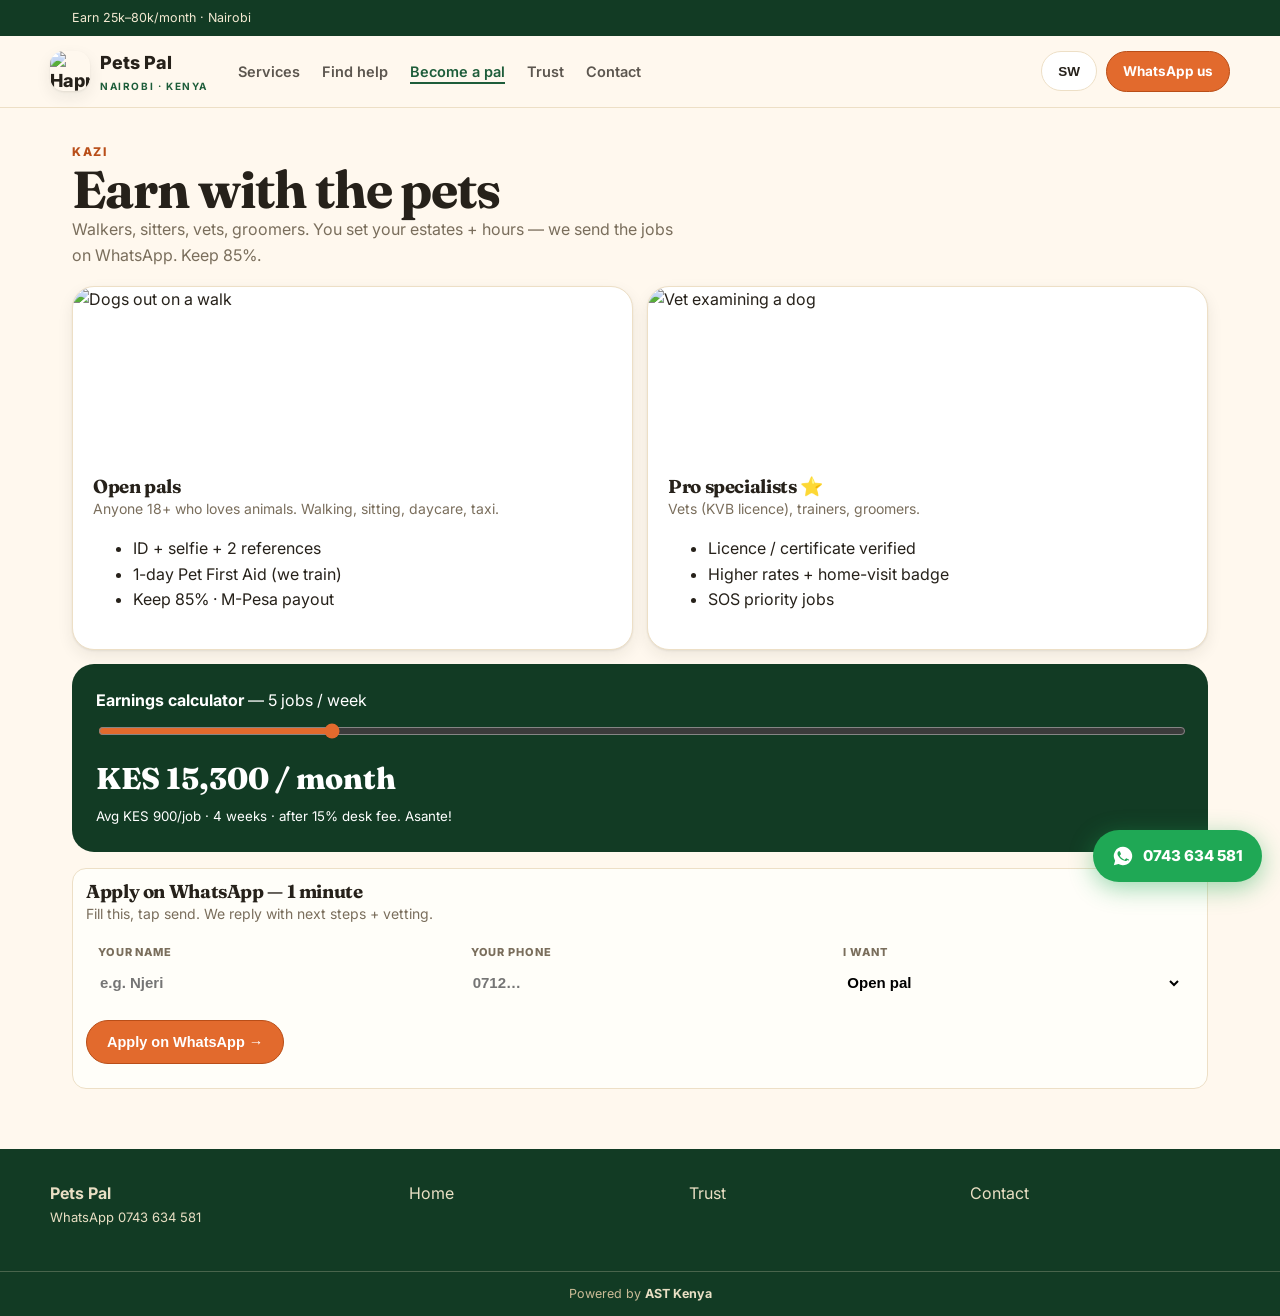
==== become.html @ 9b77b567 "Pets Pal KE brochure site: 8 pages, WhatsApp booking, photo-first design" ====
<!doctype html><html lang="en"><head><meta charset="utf-8"><meta name="viewport" content="width=device-width,initial-scale=1">
<title>Become a pal — Pets Pal Nairobi</title><meta name="description" content="Earn walking, sitting and caring for pets in Nairobi. Apply on WhatsApp."><link rel="stylesheet" href="styles.css">
<link href="https://fonts.googleapis.com/css2?family=Fraunces:opsz,wght@9..144,500;9..144,700&family=IBM+Plex+Mono:wght@400;700&family=Inter:wght@400;600;700;800&display=swap" rel="stylesheet"></head>
<body>
<div class="topbar"><div class="wrap"><span>Earn 25k–80k/month · Nairobi</span><span><span id="apiStatus">● checking…</span></span></div></div>
<header class="site"><div class="wrap nav">
<a class="logo" href="index.html"><span class="mark"><img src="https://images.unsplash.com/photo-1543466835-00a7907e9de1?auto=format&fit=crop&w=160&q=60" alt="Happy dog"></span><span>Pets Pal<small>NAIROBI · KENYA</small></span></a>
<nav class="nav-links" id="navLinks"><a href="services.html">Services</a><a href="find-help.html">Find help</a><a href="become.html">Become a pal</a><a href="trust.html">Trust</a><a href="contact.html">Contact</a></nav>
<div class="nav-cta"><button class="btn small light" id="langBtn">SW</button><a class="btn small primary" href="book.html">WhatsApp us</a><button class="btn small light mobile-toggle" id="menuBtn">☰</button></div></div></header>
<main class="wrap">
<section><div class="kicker">KAZI</div>
<h1 style="font-size:clamp(34px,4.5vw,52px)">Earn with the pets</h1>
<p style="color:var(--muted);max-width:620px">Walkers, sitters, vets, groomers. You set your estates + hours — we send the jobs on WhatsApp. Keep 85%.</p>
<div class="tiers" style="margin-top:18px">
<div class="tier"><img src="https://images.unsplash.com/photo-1548199973-03cce0bbc87b?auto=format&fit=crop&w=800&q=65" alt="Dogs out on a walk" loading="lazy"><div class="bd"><h3>Open pals</h3><p style="font-size:14px;color:var(--muted)">Anyone 18+ who loves animals. Walking, sitting, daycare, taxi.</p><ul><li>ID + selfie + 2 references</li><li>1-day Pet First Aid (we train)</li><li>Keep 85% · M-Pesa payout</li></ul></div></div>
<div class="tier"><img src="https://images.unsplash.com/photo-1576201836106-db1758fd1c97?auto=format&fit=crop&w=800&q=65" alt="Vet examining a dog" loading="lazy"><div class="bd"><h3>Pro specialists ⭐</h3><p style="font-size:14px;color:var(--muted)">Vets (KVB licence), trainers, groomers.</p><ul><li>Licence / certificate verified</li><li>Higher rates + home-visit badge</li><li>SOS priority jobs</li></ul></div></div>
</div>
<div class="calc"><label for="jobsRange"><strong>Earnings calculator</strong> — <span id="jobsLabel">5 jobs / week</span></label><input type="range" id="jobsRange" min="1" max="20" value="5"><output id="earnOut">KES 15,300 / month</output><br><small>Avg KES 900/job · 4 weeks · after 15% desk fee. Asante!</small></div>
<div class="booking" style="margin-top:16px"><h3>Apply on WhatsApp — 1 minute</h3>
<p style="font-size:14px;color:var(--muted)">Fill this, tap send. We reply with next steps + vetting.</p>
<div class="search-grid" style="display:grid;grid-template-columns:1fr 1fr 1fr;gap:10px">
<div class="field"><label for="aName">Your name</label><input id="aName" placeholder="e.g. Njeri"></div>
<div class="field"><label for="aPhone">Your phone</label><input id="aPhone" placeholder="0712…"></div>
<div class="field"><label for="aRole">I want</label><select id="aRole"><option value="pal">Open pal</option><option value="pro">Pro specialist</option></select></div>
</div>
<button class="btn primary" id="applyBtn" style="margin-top:12px">Apply on WhatsApp →</button>
<p id="applyOut" role="status" style="font-size:14px"></p></div>
</section>
</main>
<footer><div class="wrap foot-grid"><div><strong>Pets Pal</strong><p style="font-size:13px">WhatsApp 0743 634 581</p></div><div><a href="index.html">Home</a></div><div><a href="trust.html">Trust</a></div><div><a href="contact.html">Contact</a></div></div></footer>
<script src="app.js"></script></body></html>
---- styles.css ----
/* Pets Pal v4 — warm, photo-first, pet-led. Cream + forest + terracotta, one accent, real photos. */
:root{
  --bg:#FFF8EE; --card:#FFFFFF; --ink:#26211A; --muted:#7A6E5C;
  --line:#EDDFC6; --green:#1E5D3A; --green-deep:#123B24; --terra:#E26A2D; --terra-deep:#B94E18;
  --gold:#C99A2B; --soft:#FBF1DE;
  --r:18px; --r-lg:26px;
  --sh:0 1px 2px rgba(38,33,26,.06),0 12px 32px rgba(38,33,26,.10);
  --sh-sm:0 1px 2px rgba(38,33,26,.08),0 6px 16px rgba(38,33,26,.08);
  --font-head:"Fraunces",Georgia,serif; --font-body:"Inter",system-ui,sans-serif;
  --font-mono:"IBM Plex Mono",ui-monospace,Menlo,monospace;
}
*{box-sizing:border-box}
html{-webkit-font-smoothing:antialiased;scroll-behavior:smooth}
body{margin:0;font-family:var(--font-body);background:var(--bg);color:var(--ink);font-size:16px;line-height:1.6}
img{display:block;max-width:100%}
h1,h2,h3{font-family:var(--font-head);letter-spacing:-.02em;line-height:1.08;margin:0;text-wrap:balance}
p{margin:0 0 .7rem;text-wrap:pretty}
a{color:inherit}
:focus-visible{outline:3px solid var(--terra);outline-offset:2px;border-radius:8px}
.wrap{max-width:1180px;margin:0 auto;padding:0 22px}
.topbar{background:var(--green-deep);color:#F3E9D2;font-size:12.5px}
.topbar .wrap{display:flex;justify-content:space-between;gap:10px;padding:8px 22px}
header.site{position:sticky;top:0;z-index:40;background:rgba(255,248,238,.92);backdrop-filter:blur(12px);border-bottom:1px solid var(--line)}
.nav{display:flex;align-items:center;gap:20px;padding:13px 0}
.logo{display:flex;align-items:center;gap:10px;text-decoration:none;font-weight:800;font-size:18px}
.logo .mark{width:40px;height:40px;border-radius:14px;overflow:hidden;box-shadow:var(--sh-sm)}
.logo .mark img{width:100%;height:100%;object-fit:cover}
.logo small{display:block;font-size:10px;letter-spacing:.16em;color:var(--green);font-weight:700}
.nav-links{display:flex;gap:18px;margin-left:8px}
.nav-links a{text-decoration:none;font-size:14.5px;font-weight:600;opacity:.75;padding:10px 2px;min-height:44px;display:inline-flex;align-items:center}
.nav-links a:hover,.nav-links a.on{opacity:1;color:var(--green);text-decoration:underline;text-underline-offset:5px;text-decoration-thickness:2px}
.nav-cta{margin-left:auto;display:flex;gap:9px;align-items:center}
.btn{appearance:none;border:1px solid var(--ink);background:var(--ink);color:#fff;padding:12px 20px;border-radius:999px;font-weight:700;font-size:14.5px;cursor:pointer;text-decoration:none;display:inline-flex;align-items:center;gap:8px;min-height:44px;transition-property:transform,box-shadow,background-color;transition-duration:150ms}
.btn:hover{transform:translateY(-1px);box-shadow:var(--sh-sm)}
.btn:active{transform:scale(.97)}
.btn.primary{background:var(--terra);border-color:var(--terra-deep)}
.btn.green{background:var(--green);border-color:var(--green-deep)}
.btn.light{background:var(--card);color:var(--ink);border-color:var(--line)}
.btn.small{padding:9px 16px;font-size:13.5px;min-height:40px}
/* HERO */
.hero{display:grid;grid-template-columns:1fr 1fr;gap:38px;padding:46px 0 8px;align-items:center}
.eyebrow{display:inline-flex;align-items:center;gap:8px;background:#fff;border:1px solid var(--line);border-radius:999px;padding:7px 13px;font-size:12.5px;font-weight:700;color:var(--green-deep);box-shadow:var(--sh-sm)}
.hero h1{font-size:clamp(38px,5vw,60px);margin:14px 0 10px}
.hero h1 em{font-style:italic;color:var(--green)}
.hero-sub{font-size:17.5px;color:#4A4234;max-width:540px}
.search{background:var(--card);border:1px solid var(--line);border-radius:20px;box-shadow:var(--sh);padding:8px;margin-top:18px}
.search-grid{display:grid;grid-template-columns:1.3fr 1fr 1fr auto;gap:8px;align-items:end}
.field{padding:8px 12px}
.field label{display:block;font-size:11px;font-weight:800;letter-spacing:.08em;text-transform:uppercase;color:var(--muted);margin-bottom:4px}
.field select,.field input{width:100%;border:0;background:transparent;font-size:15px;font-weight:600;min-height:34px}
.trust{display:flex;align-items:center;gap:12px;margin-top:14px;flex-wrap:wrap}
.faces{display:flex}
.faces img,.faces span{width:34px;height:34px;border-radius:50%;border:2px solid #fff;object-fit:cover;margin-left:-9px;box-shadow:var(--sh-sm)}
.faces img:first-child,.faces span:first-child{margin-left:0}
.faces span{background:var(--green);color:#fff;font-size:11px;font-weight:800;display:grid;place-items:center}
/* photo collage */
.collage{position:relative}
.collage .main{border-radius:var(--r-lg);overflow:hidden;box-shadow:var(--sh);border:6px solid #fff}
.collage .main img{width:100%;height:480px;object-fit:cover}
.float{position:absolute;background:#fff;border:1px solid var(--line);border-radius:16px;box-shadow:var(--sh);padding:10px 13px;display:flex;gap:10px;align-items:center;font-size:13px}
.float b{display:block;font-size:13.5px}
.float small{color:var(--muted)}
.float.f1{left:-18px;top:40px}
.float.f2{right:-12px;bottom:90px}
.float .dot{width:38px;height:38px;border-radius:12px;display:grid;place-items:center;font-size:19px;color:#fff;flex:none}
.thumbs{display:flex;gap:8px;margin-top:10px}
.thumbs img{width:88px;height:66px;object-fit:cover;border-radius:12px;border:3px solid #fff;box-shadow:var(--sh-sm)}
/* sections */
section{padding:34px 0}
.sec-head{display:flex;justify-content:space-between;align-items:end;gap:14px;margin-bottom:18px}
.sec-head h2{font-size:clamp(27px,3.4vw,37px)}
.sec-head p{color:var(--muted);margin:6px 0 0;max-width:600px}
.kicker{font-size:12px;font-weight:800;letter-spacing:.14em;color:var(--terra-deep);text-transform:uppercase}
.cards3{display:grid;grid-template-columns:repeat(3,1fr);gap:16px}
.svc{background:var(--card);border:1px solid var(--line);border-radius:22px;overflow:hidden;box-shadow:var(--sh-sm);transition-property:transform,box-shadow;transition-duration:160ms}
.svc:hover{transform:translateY(-3px);box-shadow:var(--sh)}
.svc img.ph{width:100%;height:190px;object-fit:cover}
.svc .bd{padding:16px 18px 18px}
.svc h3{font-size:20px}
.svc p{font-size:14px;color:#55493A;margin:6px 0 10px}
.svc .row{display:flex;justify-content:space-between;align-items:center}
.price{font-family:var(--font-mono);font-weight:700;font-size:14.5px}
.price small{color:var(--muted);font-weight:400}
/* how */
.how{display:grid;grid-template-columns:repeat(3,1fr);gap:16px}
.howstep{background:var(--card);border:1px solid var(--line);border-radius:20px;padding:20px;box-shadow:var(--sh-sm)}
.howstep .n{font-family:var(--font-mono);font-size:12px;color:var(--terra-deep);font-weight:700}
.howstep img{width:100%;height:130px;object-fit:cover;border-radius:12px;margin:10px 0}
/* marketplace */
.market{display:grid;grid-template-columns:280px 1fr;gap:16px;align-items:start}
.filters{background:var(--card);border:1px solid var(--line);border-radius:18px;padding:16px;position:sticky;top:78px;box-shadow:var(--sh-sm)}
.filters h4{margin:0 0 8px;font-size:12px;letter-spacing:.1em;text-transform:uppercase;color:var(--muted)}
.f-group label{display:flex;gap:9px;align-items:center;font-size:14px;padding:8px 0;min-height:44px;cursor:pointer}
.pal-list{display:grid;grid-template-columns:1fr 1fr;gap:14px}
.pal{background:var(--card);border:1px solid var(--line);border-radius:20px;overflow:hidden;box-shadow:var(--sh-sm);transition-property:transform,box-shadow;transition-duration:150ms}
.pal:hover{transform:translateY(-2px);box-shadow:var(--sh)}
.pal img.cover{width:100%;height:150px;object-fit:cover}
.pal .bd{padding:13px 15px 15px}
.pal .who{display:flex;gap:10px;align-items:center}
.pal .av{width:42px;height:42px;border-radius:50%;object-fit:cover;border:2px solid #fff;box-shadow:var(--sh-sm);flex:none}
.badge{display:inline-block;font-size:11px;font-weight:700;border:1px solid var(--line);background:var(--soft);border-radius:999px;padding:3px 9px;margin:3px 4px 0 0}
.badge.pro{background:var(--green);color:#fff;border-color:var(--green-deep)}
.stars{color:#8A5E00;font-weight:800;font-size:13px}
.meta{font-size:12.5px;color:var(--muted)}
.wa-float{position:fixed;right:18px;bottom:18px;z-index:60;display:inline-flex;align-items:center;gap:9px;background:#1FA855;color:#fff;border-radius:999px;padding:13px 19px;font-weight:800;font-size:15px;text-decoration:none;box-shadow:0 6px 24px rgba(31,168,85,.45);min-height:52px}
.wa-float:hover{transform:translateY(-2px)}
.wa-float svg{width:22px;height:22px;fill:#fff}
.tiers{display:grid;grid-template-columns:1fr 1fr;gap:14px}
.tier{background:var(--card);border:1px solid var(--line);border-radius:22px;overflow:hidden;box-shadow:var(--sh-sm)}
.tier img{width:100%;height:170px;object-fit:cover}
.tier .bd{padding:20px}
.calc{background:var(--green-deep);color:#fff;border-radius:22px;padding:24px;margin-top:14px}
.calc input[type=range]{width:100%;accent-color:var(--terra);height:32px}
.calc output{font-size:30px;font-weight:800;font-family:var(--font-head)}
.dash-tabs{display:flex;gap:8px}
.tab{border:1px solid var(--line);background:#fff;border-radius:999px;padding:10px 20px;font-weight:700;cursor:pointer;min-height:44px}
.tab[aria-selected=true]{background:var(--ink);color:#fff;border-color:var(--ink)}
.dash{background:#fff;border:1px solid var(--line);border-radius:22px;padding:18px;display:grid;grid-template-columns:1fr 1fr;gap:16px;box-shadow:var(--sh-sm)}
.booking{border:1px solid var(--line);border-radius:14px;padding:13px;background:#FFFEF9}
.kes{font-family:var(--font-mono);font-weight:700}
footer{background:var(--green-deep);color:#E9DFC4;margin-top:26px}
.foot-grid{display:grid;grid-template-columns:1.3fr 1fr 1fr 1fr;gap:20px;padding:32px 0}
footer a{color:#E9DFC4;text-decoration:none}footer a:hover{text-decoration:underline}
.powered{border-top:1px solid rgba(233,223,196,.25);padding:12px 22px;text-align:center;font-size:12.5px;color:#CBBB97}
.powered strong{color:#E9DFC4}
dialog{border:1px solid var(--line);border-radius:20px;padding:0;max-width:560px;width:calc(100% - 32px)}
dialog::backdrop{background:rgba(30,25,15,.55)}
.modal-head{padding:16px 20px;border-bottom:1px solid var(--line);display:flex;justify-content:space-between;align-items:center}
.modal-body{padding:20px}
.m-steps{display:flex;gap:8px;margin-bottom:14px}.m-steps span{flex:1;height:6px;border-radius:99px;background:#EADFC4}.m-steps span.on{background:var(--green)}
.mpesa{background:#F2F6EC;border:1px dashed var(--green);border-radius:14px;padding:13px;margin-top:12px}
.mobile-toggle{display:none}
.reveal{opacity:0;transform:translateY(12px);transition:opacity .55s ease,transform .55s ease}
.reveal.in{opacity:1;transform:none}
@media (prefers-reduced-motion:reduce){*{animation:none!important;transition:none!important}.reveal{opacity:1;transform:none}}
@media(max-width:960px){.hero{grid-template-columns:1fr}.collage .main img{height:340px}.float.f1{left:8px}.float.f2{right:8px}.cards3{grid-template-columns:1fr 1fr}.market{grid-template-columns:1fr}.filters{position:static}.pal-list{grid-template-columns:1fr}.how,.tiers,.dash{grid-template-columns:1fr}.foot-grid{grid-template-columns:1fr 1fr}.nav-links{display:none}.mobile-toggle{display:inline-flex}.nav-links.open{display:flex;flex-direction:column;position:absolute;top:64px;left:12px;right:12px;background:#fff;border:1px solid var(--line);border-radius:16px;padding:12px;z-index:50}.search-grid{grid-template-columns:1fr 1fr}}
@media(max-width:560px){.cards3{grid-template-columns:1fr}.search-grid{grid-template-columns:1fr}}
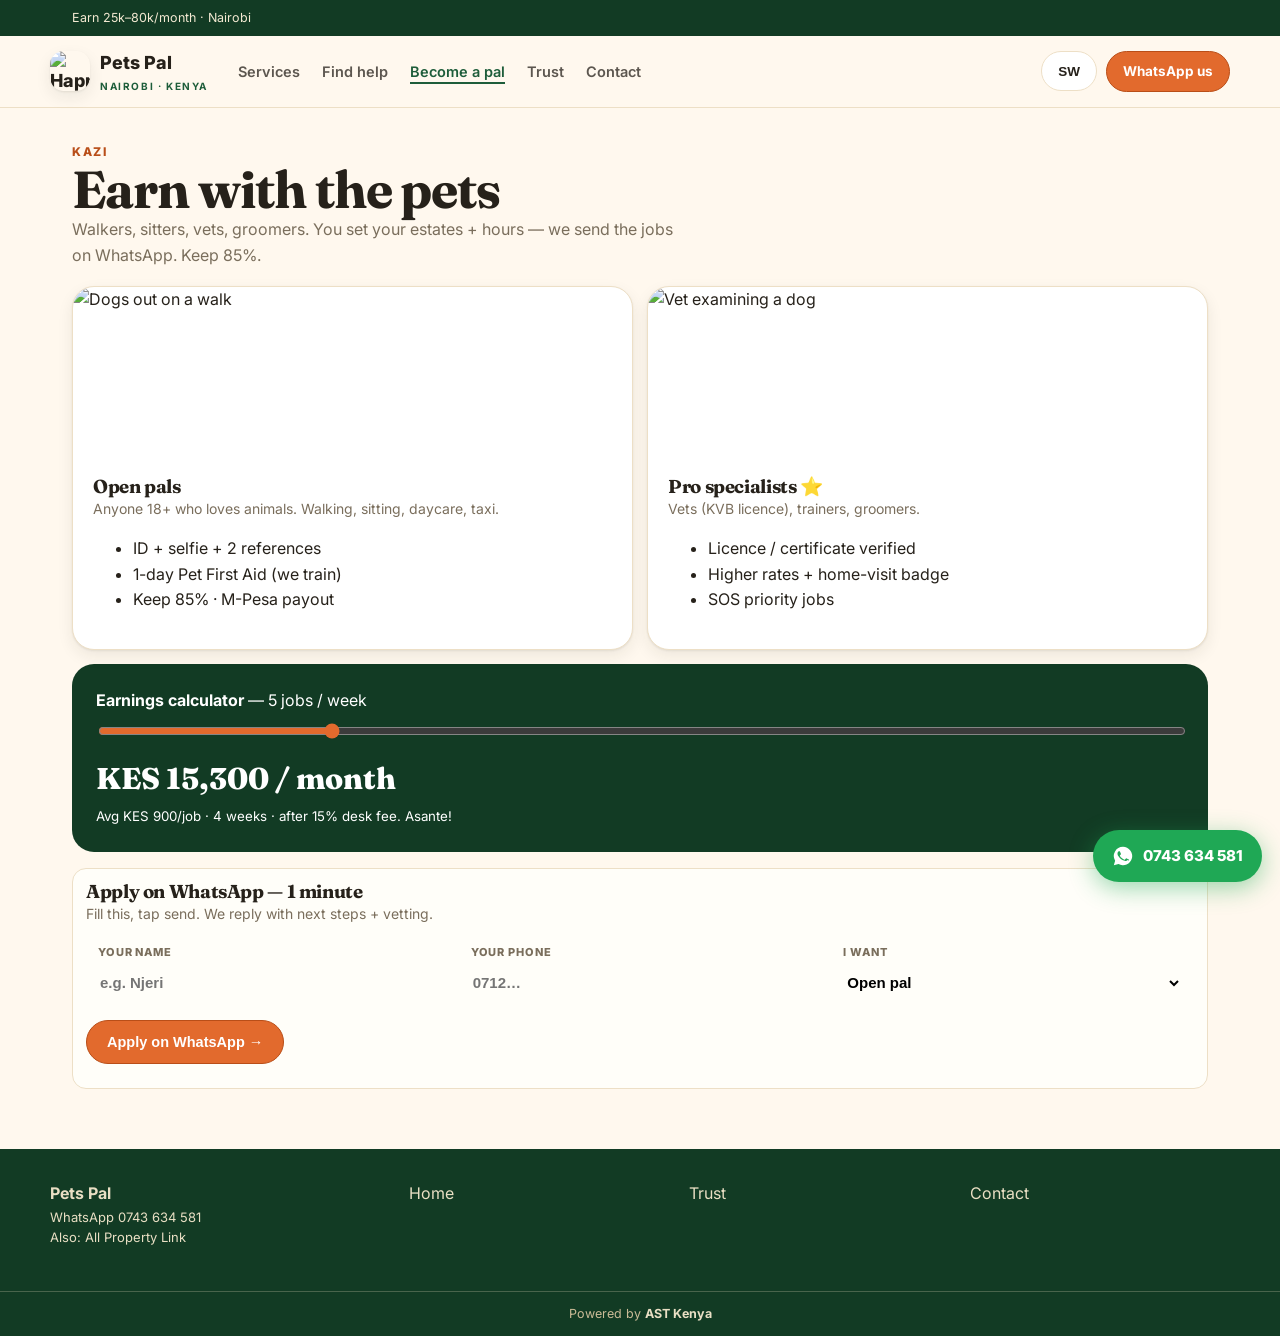
==== commit 46fe2f76: "Footer: link All Property Link sister site" ====
--- a/become.html
+++ b/become.html
@@ -27,5 +27,5 @@
 <p id="applyOut" role="status" style="font-size:14px"></p></div>
 </section>
 </main>
-<footer><div class="wrap foot-grid"><div><strong>Pets Pal</strong><p style="font-size:13px">WhatsApp 0743 634 581</p></div><div><a href="index.html">Home</a></div><div><a href="trust.html">Trust</a></div><div><a href="contact.html">Contact</a></div></div></footer>
+<footer><div class="wrap foot-grid"><div><strong>Pets Pal</strong><p style="font-size:13px">WhatsApp 0743 634 581<br>Also: <a href="https://www.allpropertylink.co.ke/" target="_blank" rel="noopener">All Property Link</a></p></div><div><a href="index.html">Home</a></div><div><a href="trust.html">Trust</a></div><div><a href="contact.html">Contact</a></div></div></footer>
 <script src="app.js"></script></body></html>
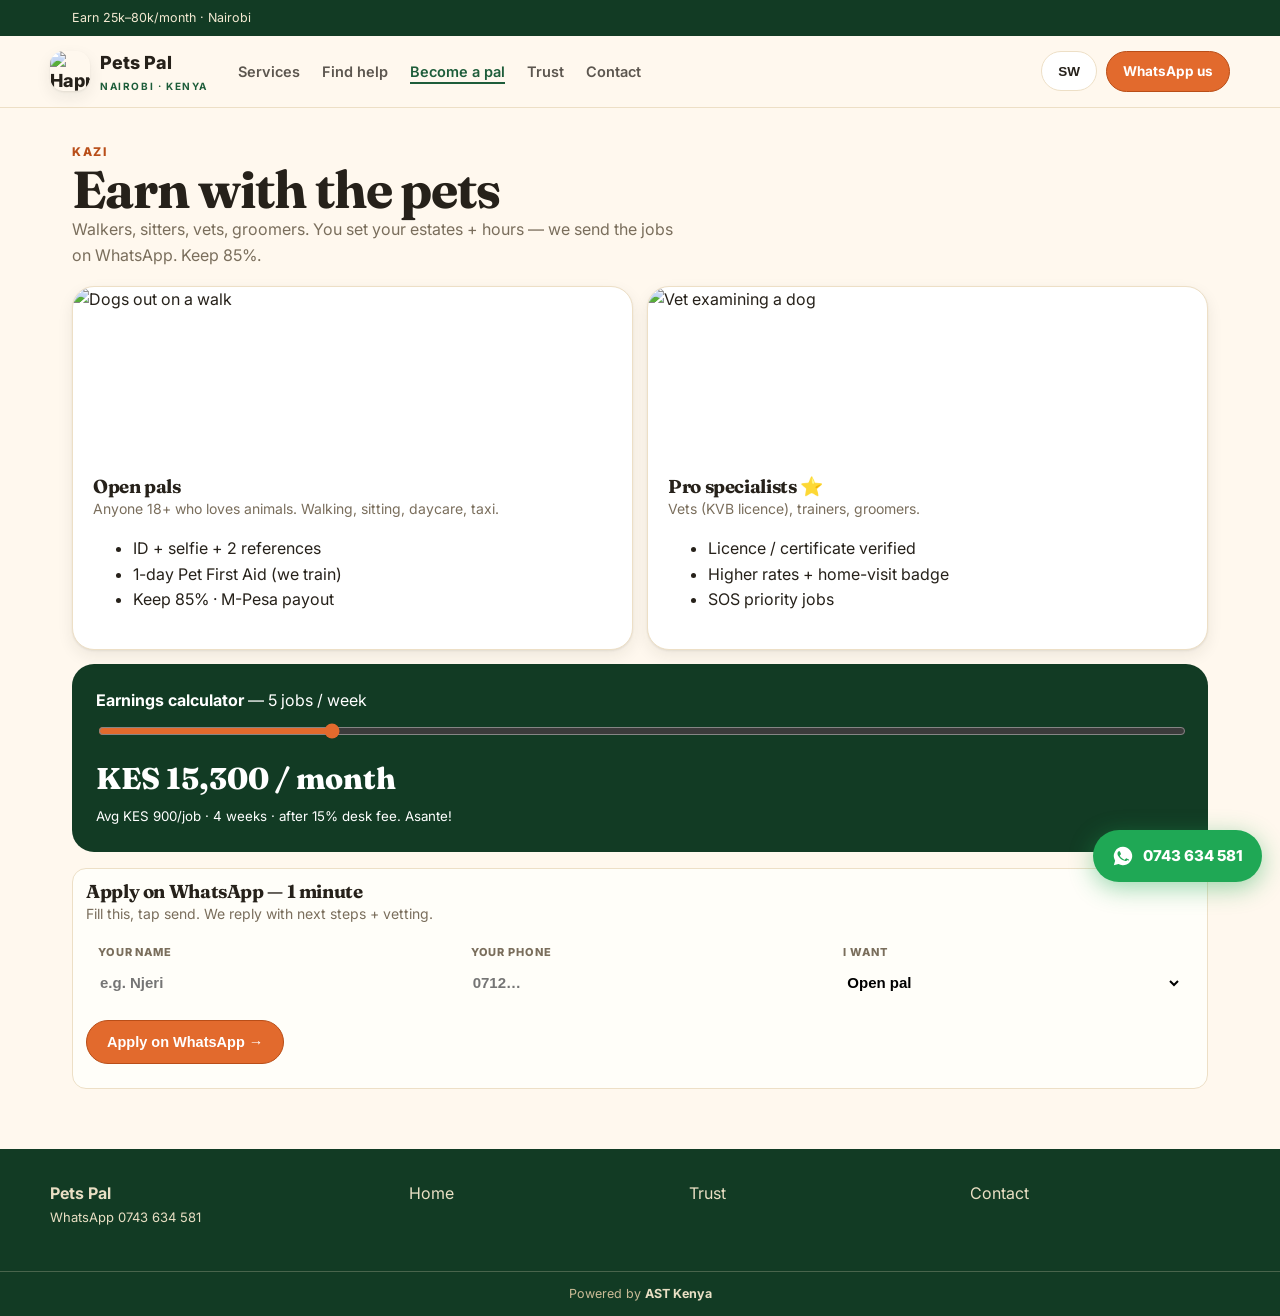
==== commit 75ef1cb5: "Revert "Footer: link All Property Link sister site" This reverts commit 46fe2f76d817f8d2df640d28a9e0" ====
--- a/become.html
+++ b/become.html
@@ -27,5 +27,5 @@
 <p id="applyOut" role="status" style="font-size:14px"></p></div>
 </section>
 </main>
-<footer><div class="wrap foot-grid"><div><strong>Pets Pal</strong><p style="font-size:13px">WhatsApp 0743 634 581<br>Also: <a href="https://www.allpropertylink.co.ke/" target="_blank" rel="noopener">All Property Link</a></p></div><div><a href="index.html">Home</a></div><div><a href="trust.html">Trust</a></div><div><a href="contact.html">Contact</a></div></div></footer>
+<footer><div class="wrap foot-grid"><div><strong>Pets Pal</strong><p style="font-size:13px">WhatsApp 0743 634 581</p></div><div><a href="index.html">Home</a></div><div><a href="trust.html">Trust</a></div><div><a href="contact.html">Contact</a></div></div></footer>
 <script src="app.js"></script></body></html>
